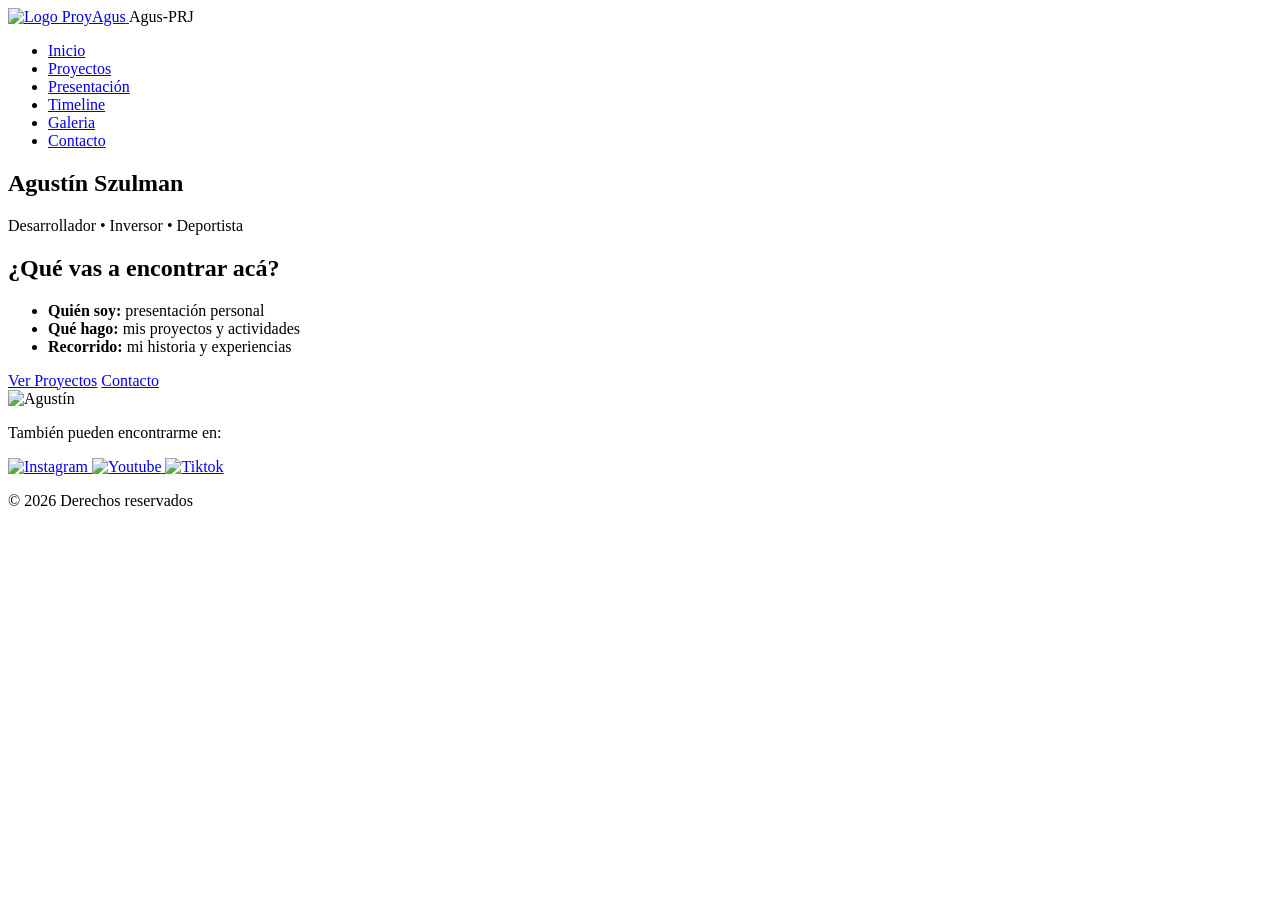
==== index.html @ e027cdf0 "Add files via upload feat: estructura inicial de la web" ====
<!DOCTYPE html>
<html lang="en">

<head>
    <meta charset="UTF-8">
    <meta name="viewport" content="width=device-width, initial-scale=1.0">
    <title>inicio</title>
    <link
        href="https://fonts.googleapis.com/css2?family=Inter:wght@300;400;500;600&family=Playfair+Display:wght@500;600;700&display=swap"
        rel="stylesheet">
    <link rel="stylesheet" href="css/estilos.css">

</head>

<body>
    <!-- Header con navegación principal -->
    <header class="main-header">
    <div class="container-header">
        <div class="logo-area">
            <a href="index.html">
                <img src="img/logo.png" alt="Logo ProyAgus" class="logo">
            </a>
            <span class="page-title">Agus-PRJ</span>
        </div>
        
        <nav class="links">
            <ul>
                <li><a href="index.html">Inicio</a></li>
                <li><a href="pages/proyectos.html">Proyectos</a></li>
                <li><a href="pages/presentacion.html">Presentación</a></li>
                <li><a href="pages/timeline.html">Timeline</a></li>
                <li><a href="pages/gallery.html">Galeria</a></li>
                <li><a href="pages/contacto.html" class="btn-contacto">Contacto</a></li>
            </ul>
        </nav>
    </div>
</header>


    <main class="contenedor-hero">
    <section class="hero-info">
    <h1 class="titulo-home">Agustín <span class="nombre-agus">Szulman</span></h1>
    <p class="intro-texto">Desarrollador • Inversor • Deportista</p>

    <div class="caja-introduccion">
        <h2>¿Qué vas a encontrar acá?</h2>
        <ul class="lista-index-nueva">
            <li><strong>Quién soy:</strong> presentación personal</li>
            <li><strong>Qué hago:</strong> mis proyectos y actividades</li>
            <li><strong>Recorrido:</strong> mi historia y experiencias</li>
        </ul>
    </div>

    <div class="botones-hero">
        <a href="pages/proyectos.html" class="btn-negro">Ver Proyectos</a>
        <a href="pages/contacto.html" class="btn-borde">Contacto</a>
    </div>
</section>
    <section class="hero-visual">
        <img src="img/ftplaya.jpg" alt="Agustín" class="foto-inicio">
    </section>
</main>
    <footer class="main-footer">
    <p class="footer-title">También pueden encontrarme en:</p>

    <div class="footer-social">
        <a href="https://www.instagram.com/" target="_blank">
            <img src="img/instagram.jpg" alt="Instagram">
        </a>

        <a href="https://www.youtube.com/" target="_blank">
            <img src="img/youtube.jpg" alt="Youtube">
        </a>

        <a href="https://www.tiktok.com/" target="_blank">
            <img src="img/tiktok.jpg" alt="Tiktok">
        </a>
    </div>

    <p class="footer-copy">© 2026 Derechos reservados</p>
</footer>

</body>

</html>
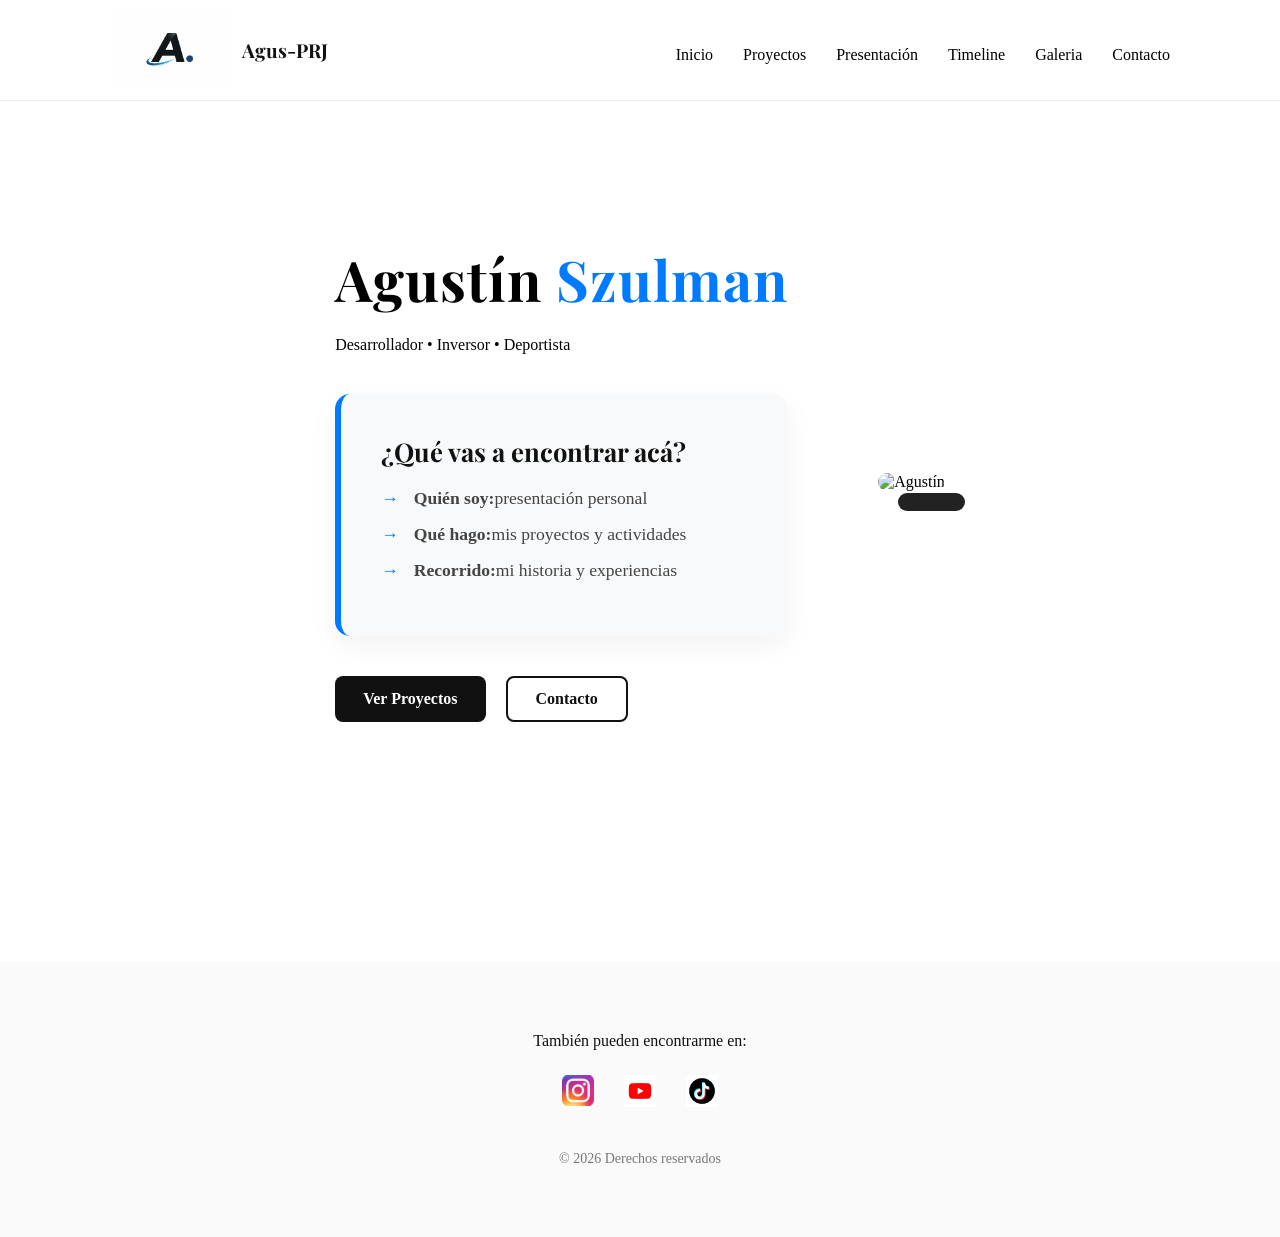
==== commit c219a93e: "Fix HTML formatting and update image source" ====
--- a/index.html
+++ b/index.html
@@ -57,7 +57,7 @@
     </div>
 </section>
     <section class="hero-visual">
-        <img src="img/ftplaya.jpg" alt="Agustín" class="foto-inicio">
+        <img src="img/ftPlaya.jpg" alt="Agustín" class="foto-inicio">
     </section>
 </main>
     <footer class="main-footer">
@@ -82,4 +82,5 @@
 
 </body>
 
-</html>+
+</html>
--- a/css/estilos.css
+++ b/css/estilos.css
@@ -0,0 +1,474 @@
+*{
+    margin: 0;
+    padding: 0;
+    box-sizing: border-box;
+}
+
+
+
+
+footer {
+    color: white;
+    background: darkgrey;
+    padding: 16px;
+}
+
+nav {
+    background-color: white;
+    color: black;
+}
+
+
+.lista-index li {
+    margin: 10px 0;
+}
+
+
+.proy {
+    font-size: 22px;
+    color: rgb(0, 0, 0);
+    background-color: #f5f5f5;
+    padding: 20px;
+
+
+}
+
+.descproy {
+    line-height: 1.6;
+     background-color: #ededed;
+}
+
+section {
+    padding: 80px 20px;
+}
+
+
+.contacto {
+    text-align: center;
+    padding: 30px;
+    background-color: #e0e0e0;
+}
+
+.mail {
+    display: inline-block;
+    margin-top: 20px;
+    padding: 10px 30px;
+    background-color: #f2f2f2;
+    color: black;
+    text-decoration: none;
+    font-weight: bold;
+    border-radius: 8px;
+    border: 1px solid #ccc;
+}
+
+.presentacion {
+    background-color: white;
+    text-align: center;
+    max-width: 650px;
+    margin: 40px auto;
+    padding: 32px;
+    border-radius: 12px;
+}
+
+.foto-presentacion {
+    max-width: 200px;
+    width: 100%;
+    height: auto;
+    margin: 20px auto;
+    display: block;
+    border-radius: 12px;
+}
+
+
+
+.logo_redes{
+    display: flex;
+    justify-content: center;
+    gap: 15px;
+    margin-left: 5px;
+    margin-bottom: 20px;
+    margin-top: 15px;
+
+
+}
+
+.logo_redes img{
+    width: 60px;
+    height: 60px;
+    border-radius: 50%;
+    object-fit: cover;
+    transition: transform 0.3s ease;
+
+}
+
+.logo_redes img:hover {
+    transform: scale(1.1);
+}
+    
+.proyectos section {
+    display: block;
+    margin: 20px;
+
+}
+
+h1 {
+    letter-spacing: 1px;
+}
+
+h1, h2 {
+    margin-bottom: 20px;
+}
+
+
+
+.links {
+    background: none;
+    margin-top: 10px;
+    margin-left: auto;
+}
+
+.links ul {
+    display: flex;
+    gap: 30px;
+    list-style: none;
+    padding: 0;
+    margin: 0;
+}
+
+.links a {
+    text-decoration: none;
+    color: black;
+    font-weight: 500;
+    position: relative;
+    transition: color 0.3s ease;
+}
+
+.links a::after {
+    content: "";
+    position: absolute;
+    bottom: -4px;
+    left: 0;
+    width: 0%;
+    height: 1px;
+    background: black;
+    transition: width 0.3s ease;
+}
+
+.links a:hover::after {
+    width: 100%;
+}
+
+
+
+
+.links a:hover {
+    color: black;
+}
+
+.imgs {
+    display: grid;
+    grid-template-columns: repeat(auto-fit, minmax(280px, 1fr));
+    gap: 25px;
+    max-width: 1200px;
+    margin: 60px auto;
+}
+
+
+
+.imgs img {
+    width: 100%;
+    height: auto;
+    border-radius: 14px;
+    display: block;
+    transition: transform 0.3s ease, box-shadow 0.3s ease;
+}
+
+.imgs img:hover {
+    transform: scale(1.03);
+    box-shadow: 0 12px 30px rgba(0,0,0,0.15);
+}
+
+.proyectos{
+    display: grid;
+    grid-template-columns: repeat(auto-fit, minmax(280px, 1fr));
+    gap: 30px;
+    
+}
+
+
+
+.main-footer {
+    background: #fafafa;
+    padding: 70px 20px;
+    text-align: center;
+    margin-top: 100px;
+}
+
+.footer-title {
+    font-weight: 500;
+    margin-bottom: 25px;
+    color: #111;
+}
+
+.footer-social {
+    display: flex;
+    justify-content: center;
+    gap: 30px;
+    margin-bottom: 40px;
+}
+
+.footer-social img {
+    width: 32px;
+    transition: transform 0.3s ease, opacity 0.3s ease;
+}
+
+.footer-social img:hover {
+    transform: translateY(-4px);
+    opacity: 0.8;
+}
+
+.footer-copy {
+    font-size: 14px;
+    color: #777;
+}
+
+.logo{
+    margin: 0;
+    width: auto;
+    overflow: hidden;
+    padding: 0;
+    height: 80px;
+    display: flex;
+    align-items: center;
+}
+
+
+
+.gmail{
+    display: block;
+    justify-content: center;
+}
+
+.contacto-page{
+    display: flex;
+    flex-direction: column;
+    align-items: center;
+    justify-content: center;
+    height: 50vh;
+    text-align: center;
+
+}
+
+header{
+    background: white;
+    color: #111;
+    margin: 0;
+    
+}
+
+*{
+    margin: 0;
+    padding: 0;
+    box-sizing: border-box;
+}
+
+
+body{
+    display: flex;
+    flex-direction: column;
+    min-height: 100vh;
+}
+
+
+
+.contenedor-hero {
+    display: flex;
+    justify-content: space-between;
+    align-items: center;
+    max-width: 1100px;
+    margin: 60px auto;
+    padding: 0 40px;
+    gap: 50px;
+}
+
+.titulo-home { font-size: 3.5rem; font-family: 'Playfair Display', serif; 
+}
+.nombre-agus { color: #007bff; 
+}
+.foto-inicio { 
+    width: 100%; 
+    max-width: 420px; 
+    border-radius: 20px; 
+    box-shadow: 20px 20px 0px #222; 
+}
+
+
+.timelist {
+    list-style: none;
+    padding: 20px;
+    border-left: 3px solid #007bff;
+    margin: 50px auto;
+    max-width: 800px;
+}
+
+.timelist li {
+    margin-bottom: 30px;
+    position: relative;
+    padding-left: 30px;
+}
+
+.timelist li::before {
+    content: "";
+    position: absolute;
+    left: -11.5px;
+    top: 5px;
+    width: 20px;
+    height: 20px;
+    background: white;
+    border: 3px solid #007bff;
+    border-radius: 50%;
+}
+
+.fecha { font-weight: bold; color: #007bff; }
+
+
+.proyectos {
+    display: grid;
+    grid-template-columns: 1fr 1fr;
+    gap: 25px;
+    max-width: 1100px;
+    margin: 40px auto;
+}
+
+.proyectos article {
+    border: 1px solid #eee;
+    padding: 20px;
+    border-radius: 12px;
+    transition: 0.3s;
+}
+
+.proyectos article:hover { transform: translateY(-5px); box-shadow: 0 10px 20px rgba(0,0,0,0.05); 
+}
+
+
+.main-header {
+    width: 100%;
+    background-color: #fff;
+    border-bottom: 1px solid #eee;
+    padding: 10px 0;
+}
+
+.container-header {
+    display: flex;
+    justify-content: space-between;
+    align-items: center;
+    max-width: 1100px;
+    margin: 0 auto;
+    padding: 0 20px;
+}
+
+.logo-area {
+    display: flex;
+    align-items: center;
+    gap: 12px;
+}
+
+.logo-img {
+    height: 45px;
+    width: auto;
+    display: block;
+}
+
+.page-title {
+    font-family: 'Playfair Display', serif;
+    font-weight: 700;
+    font-size: 1.2rem;
+}
+
+
+.caja-introduccion {
+    background-color: #f8f9fa; 
+    padding: 40px;
+    border-radius: 15px;
+    border-left: 6px solid #007bff; 
+    margin: 40px 0; 
+    box-shadow: 0 10px 30px rgba(0,0,0,0.05); 
+    text-align: left;
+}
+
+.caja-introduccion h2 {
+    font-size: 1.6rem;
+    font-family: 'Playfair Display', serif;
+    margin-bottom: 20px;
+    color: #111;
+}
+
+
+.lista-index-nueva {
+    list-style: none;
+    padding: 0;
+}
+
+.lista-index-nueva li {
+    margin-bottom: 15px;
+    font-size: 1.1rem;
+    color: #444;
+    display: flex;
+    align-items: center;
+}
+
+.lista-index-nueva li::before {
+    content: "→";
+    color: #007bff;
+    font-weight: bold;
+    margin-right: 15px;
+}
+
+.botones-hero {
+    display: flex;
+    gap: 20px;
+    margin-top: 10px; 
+}
+
+
+.btn-negro {
+    background-color: #111;
+    color: white !important;
+    padding: 14px 28px;
+    border-radius: 8px;
+    text-decoration: none;
+    font-weight: 600;
+    transition: 0.3s;
+}
+
+.btn-negro:hover {
+    background-color: #007bff;
+    transform: translateY(-3px);
+}
+
+.btn-borde {
+    border: 2px solid #111;
+    color: #111 !important;
+    padding: 12px 28px;
+    border-radius: 8px;
+    text-decoration: none;
+    font-weight: 600;
+    transition: 0.3s;
+}
+
+@media screen {
+    
+}
+
+
+
+
+
+
+
+
+
+    
+
+
+
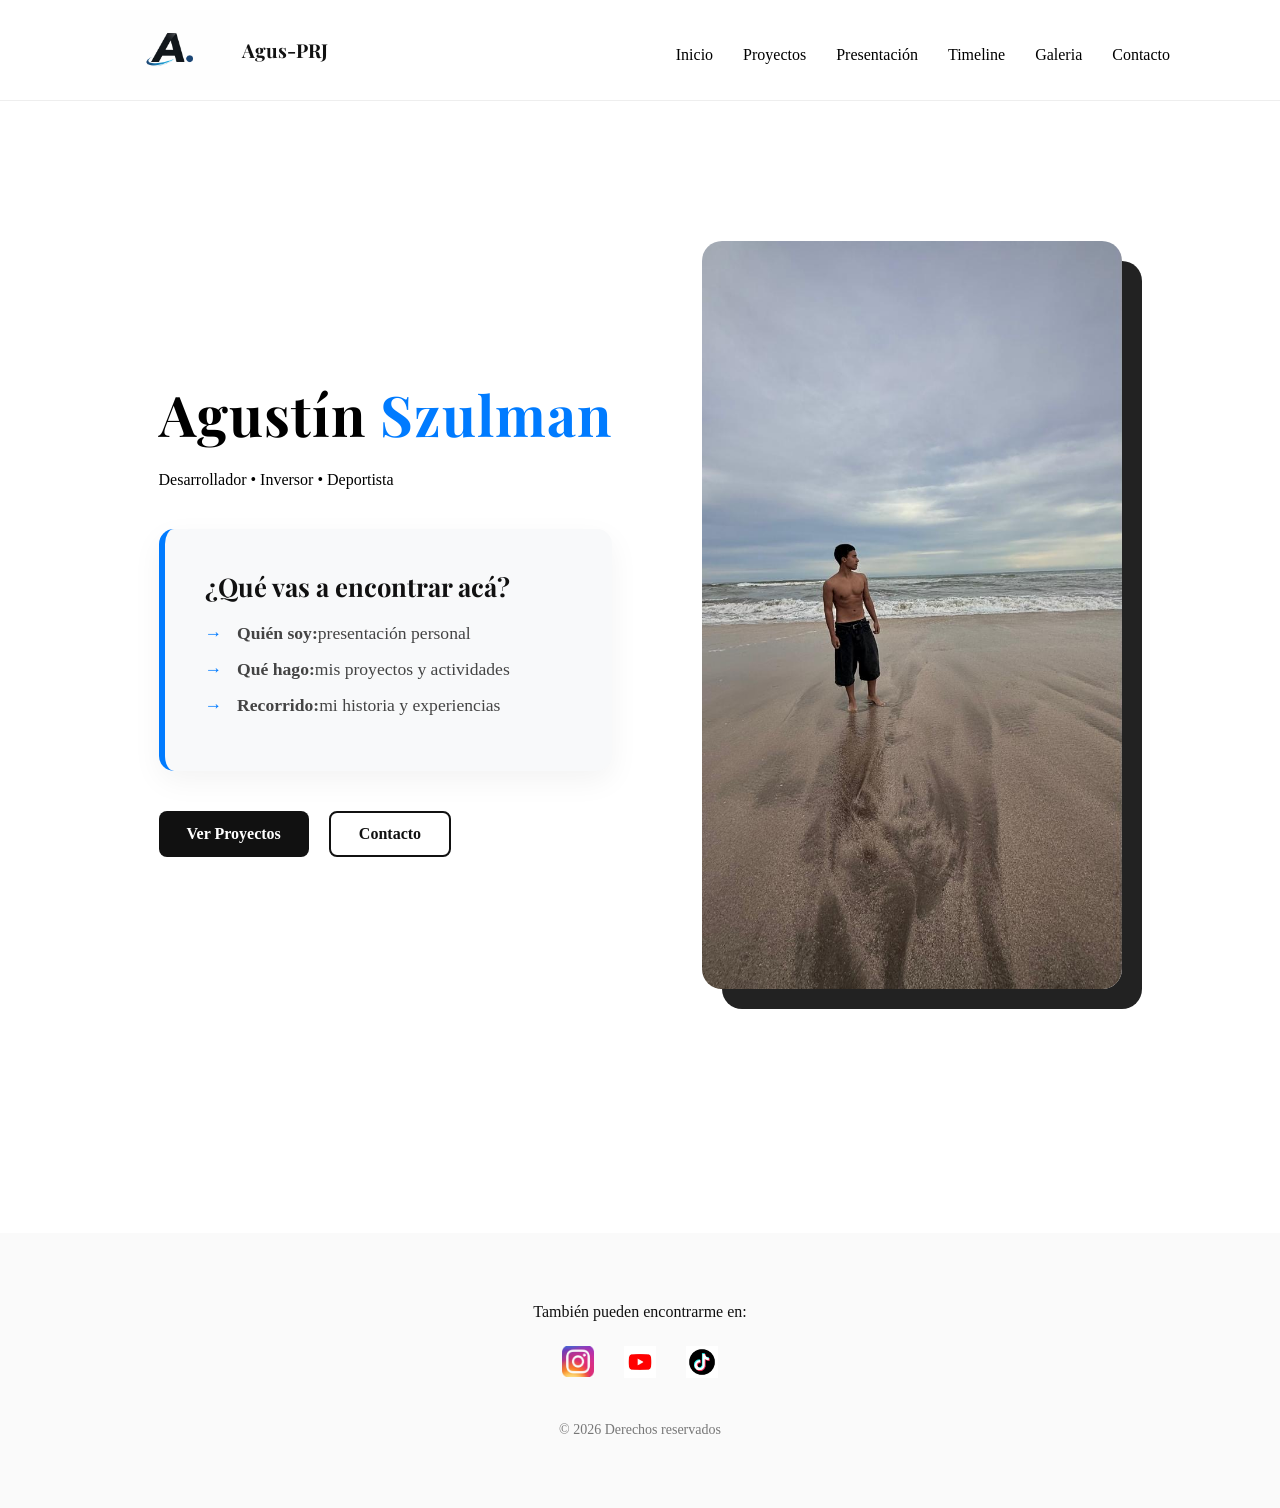
==== commit 02e7b28d: "Fix HTML formatting and update image source" ====
--- a/index.html
+++ b/index.html
@@ -57,7 +57,7 @@
     </div>
 </section>
     <section class="hero-visual">
-        <img src="img/ftPlaya.jpg" alt="Agustín" class="foto-inicio">
+        <img src="img/ftplaya.JPG" alt="Agustín" class="foto-inicio">
     </section>
 </main>
     <footer class="main-footer">
@@ -84,3 +84,6 @@
 
 
 </html>
+
+
+
